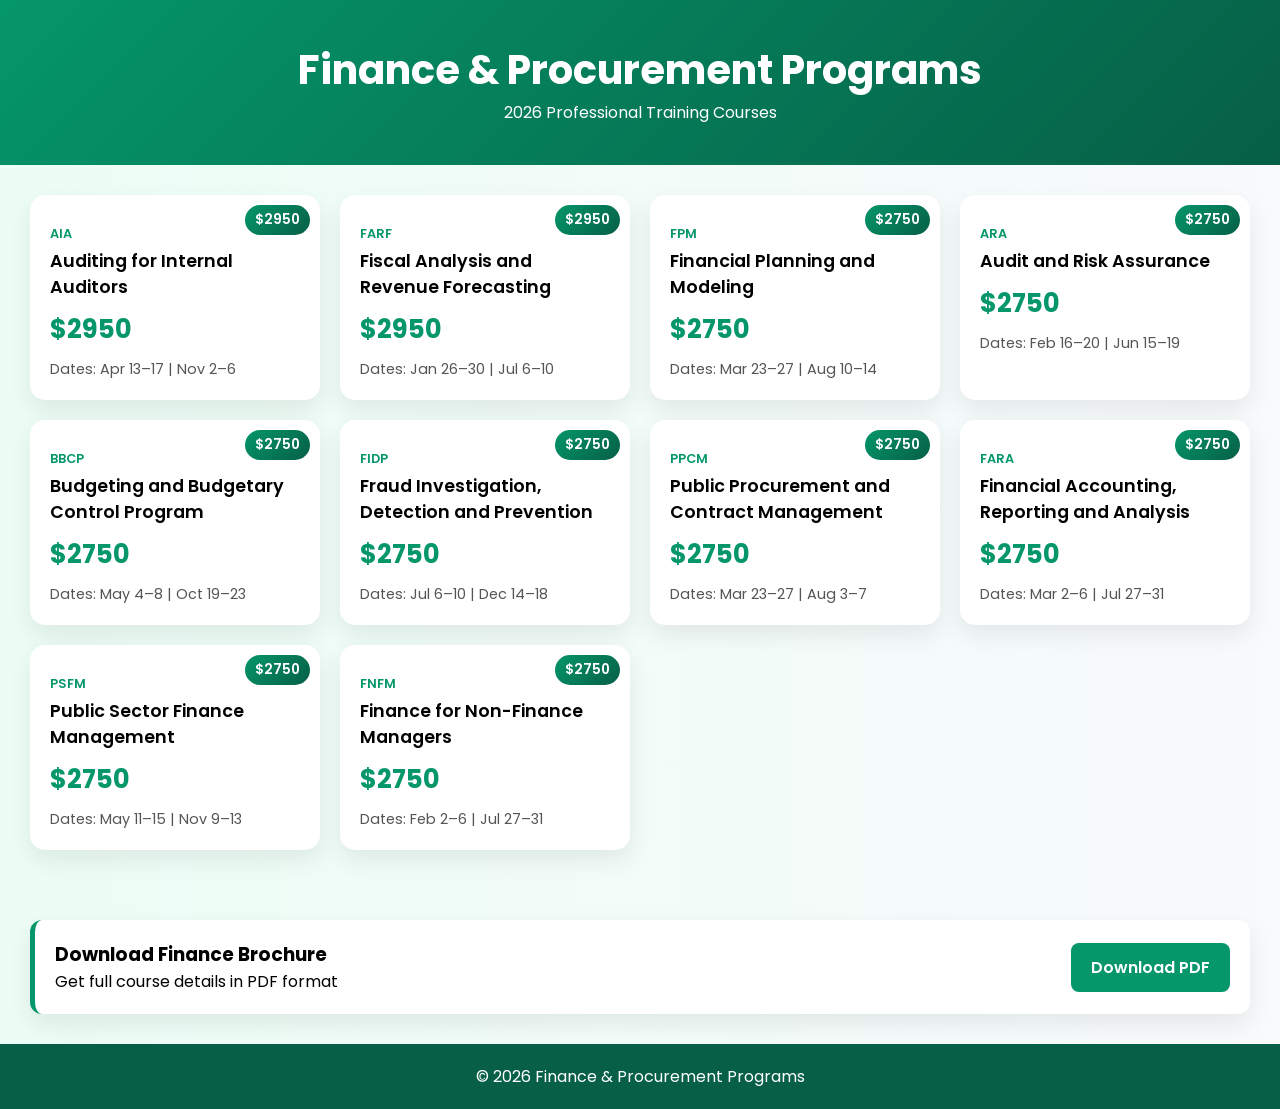
==== Programs/Finance.html @ ad2b28e6 "Add files via upload" ====
<!DOCTYPE html>
<html lang="en">
<head>
<meta charset="UTF-8">
<title>Finance & Procurement Programs</title>

<link href="https://fonts.googleapis.com/css2?family=Poppins:wght@300;400;600&display=swap" rel="stylesheet">

<style>
* {
  margin: 0;
  padding: 0;
  box-sizing: border-box;
  font-family: "Poppins", sans-serif;
}

body {
  background: linear-gradient(to right, #ecfdf5, #f8fafc);
}

header {
  background: linear-gradient(135deg, #059669, #065f46);
  color: white;
  padding: 40px 20px;
  text-align: center;
}

header h1 {
  font-size: 2.5rem;
}

.container {
  padding: 30px;
}

.grid {
  display: grid;
  grid-template-columns: repeat(auto-fit, minmax(280px, 1fr));
  gap: 20px;
}

.card {
  background: white;
  border-radius: 15px;
  padding: 30px 20px 20px;
  box-shadow: 0 10px 25px rgba(0,0,0,0.08);
  transition: 0.3s;
  position: relative;
}

.card:hover {
  transform: translateY(-8px);
}

.badge {
  position: absolute;
  top: 10px;
  right: 10px;
  background: linear-gradient(135deg, #059669, #065f46);
  color: white;
  padding: 5px 10px;
  border-radius: 20px;
  font-size: 0.85rem;
  font-weight: 600;
}

.code {
  font-size: 0.8rem;
  color: #059669;
  font-weight: 600;
  margin-bottom: 5px;
}

.title {
  font-size: 1.1rem;
  font-weight: 600;
}

.price {
  font-size: 1.6rem;
  font-weight: 700;
  color: #059669;
  margin: 10px 0;
}

.info {
  font-size: 0.9rem;
  color: #555;
}

/* DOWNLOAD SECTION */
.download-panel {
  margin: 40px 30px 0;
  background: white;
  border-radius: 12px;
  padding: 20px;
  box-shadow: 0 10px 25px rgba(0,0,0,0.08);
  border-left: 5px solid #059669;
}

.download-content {
  display: flex;
  justify-content: space-between;
  align-items: center;
  gap: 20px;
}

.download-btn {
  background: #059669;
  color: white;
  padding: 12px 20px;
  border-radius: 8px;
  text-decoration: none;
  font-weight: 600;
}

.footer {
  text-align: center;
  padding: 20px;
  margin-top: 30px;
  background: #065f46;
  color: white;
}

@media (max-width: 768px) {
  .download-content {
    flex-direction: column;
    align-items: flex-start;
  }

  .download-btn {
    width: 100%;
    text-align: center;
  }
}
</style>
</head>

<body>

<header>
  <h1>Finance & Procurement Programs</h1>
  <p>2026 Professional Training Courses</p>
</header>

<div class="container">
  <div class="grid">

    <div class="card"><div class="badge">$2950</div><div class="code">AIA</div><div class="title">Auditing for Internal Auditors</div><div class="price">$2950</div><div class="info">Dates: Apr 13–17 | Nov 2–6</div></div>

    <div class="card"><div class="badge">$2950</div><div class="code">FARF</div><div class="title">Fiscal Analysis and Revenue Forecasting</div><div class="price">$2950</div><div class="info">Dates: Jan 26–30 | Jul 6–10</div></div>

    <div class="card"><div class="badge">$2750</div><div class="code">FPM</div><div class="title">Financial Planning and Modeling</div><div class="price">$2750</div><div class="info">Dates: Mar 23–27 | Aug 10–14</div></div>

    <div class="card"><div class="badge">$2750</div><div class="code">ARA</div><div class="title">Audit and Risk Assurance</div><div class="price">$2750</div><div class="info">Dates: Feb 16–20 | Jun 15–19</div></div>

    <div class="card"><div class="badge">$2750</div><div class="code">BBCP</div><div class="title">Budgeting and Budgetary Control Program</div><div class="price">$2750</div><div class="info">Dates: May 4–8 | Oct 19–23</div></div>

    <div class="card"><div class="badge">$2750</div><div class="code">FIDP</div><div class="title">Fraud Investigation, Detection and Prevention</div><div class="price">$2750</div><div class="info">Dates: Jul 6–10 | Dec 14–18</div></div>

    <div class="card"><div class="badge">$2750</div><div class="code">PPCM</div><div class="title">Public Procurement and Contract Management</div><div class="price">$2750</div><div class="info">Dates: Mar 23–27 | Aug 3–7</div></div>

    <div class="card"><div class="badge">$2750</div><div class="code">FARA</div><div class="title">Financial Accounting, Reporting and Analysis</div><div class="price">$2750</div><div class="info">Dates: Mar 2–6 | Jul 27–31</div></div>

    <div class="card"><div class="badge">$2750</div><div class="code">PSFM</div><div class="title">Public Sector Finance Management</div><div class="price">$2750</div><div class="info">Dates: May 11–15 | Nov 9–13</div></div>

    <div class="card"><div class="badge">$2750</div><div class="code">FNFM</div><div class="title">Finance for Non-Finance Managers</div><div class="price">$2750</div><div class="info">Dates: Feb 2–6 | Jul 27–31</div></div>

  </div>
</div>

<!-- DOWNLOAD SECTION -->
<div class="download-panel">
  <div class="download-content">
    <div>
      <h3>Download Finance Brochure</h3>
      <p>Get full course details in PDF format</p>
    </div>
    <a href="pdf/FINANCE AND PROCUREMENT PROGRAMS.pdf" download class="download-btn">Download PDF</a>
  </div>
</div>

<div class="footer">
  © 2026 Finance & Procurement Programs
</div>

</body>
</html>
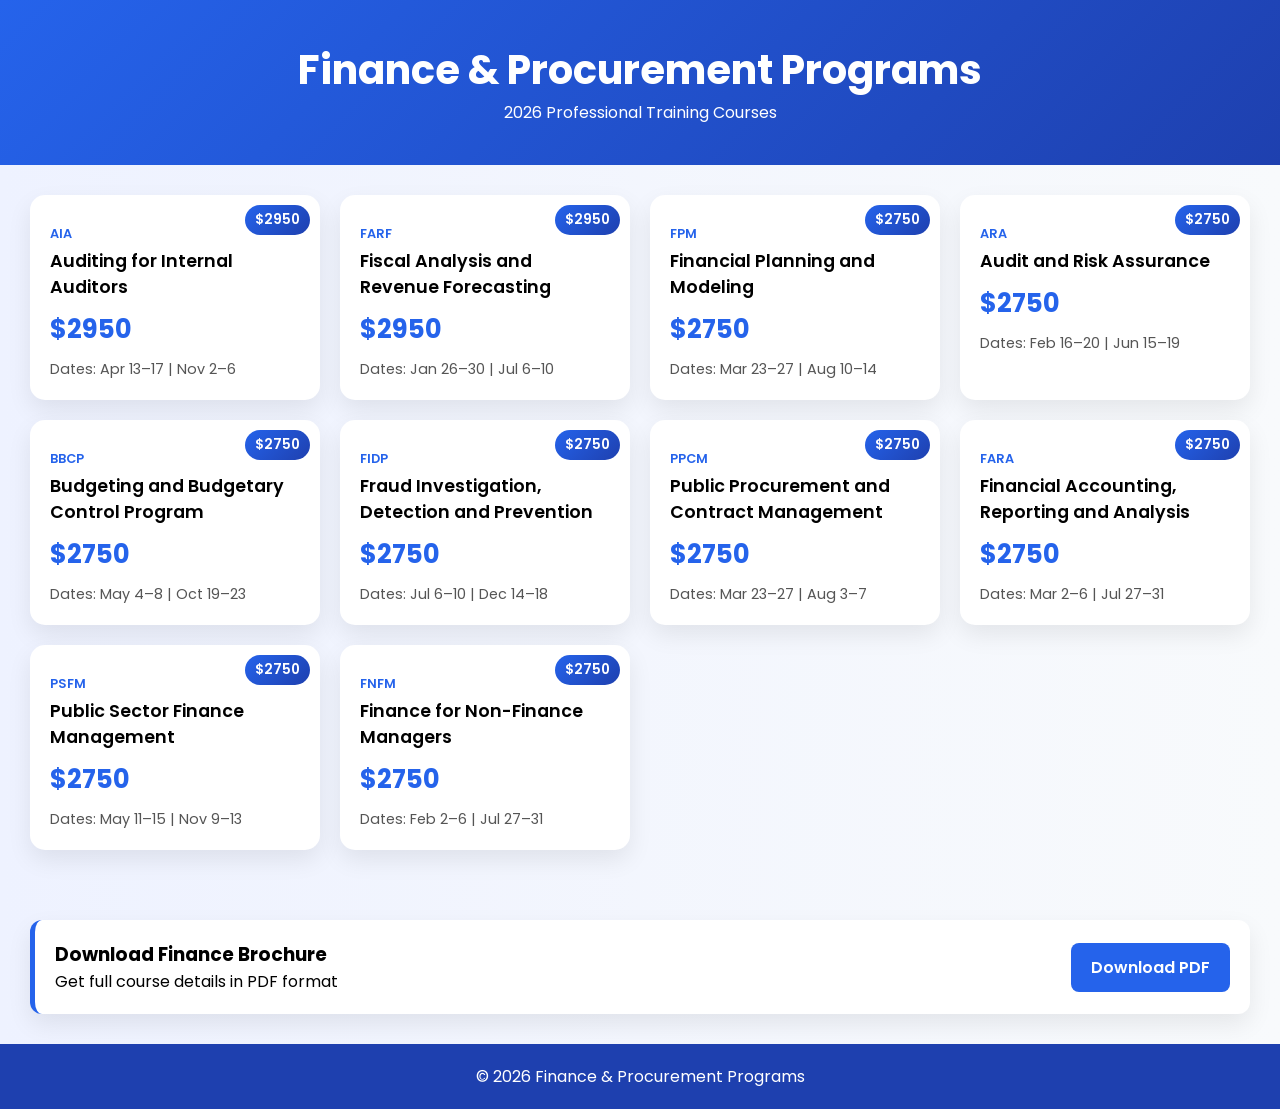
==== commit eb91cd2e: "Add files via upload" ====
--- a/Programs/Finance.html
+++ b/Programs/Finance.html
@@ -4,136 +4,10 @@
 <meta charset="UTF-8">
 <title>Finance & Procurement Programs</title>
 
+<link rel="stylesheet" href="programs-darkblue.css">
+
 <link href="https://fonts.googleapis.com/css2?family=Poppins:wght@300;400;600&display=swap" rel="stylesheet">
 
-<style>
-* {
-  margin: 0;
-  padding: 0;
-  box-sizing: border-box;
-  font-family: "Poppins", sans-serif;
-}
-
-body {
-  background: linear-gradient(to right, #ecfdf5, #f8fafc);
-}
-
-header {
-  background: linear-gradient(135deg, #059669, #065f46);
-  color: white;
-  padding: 40px 20px;
-  text-align: center;
-}
-
-header h1 {
-  font-size: 2.5rem;
-}
-
-.container {
-  padding: 30px;
-}
-
-.grid {
-  display: grid;
-  grid-template-columns: repeat(auto-fit, minmax(280px, 1fr));
-  gap: 20px;
-}
-
-.card {
-  background: white;
-  border-radius: 15px;
-  padding: 30px 20px 20px;
-  box-shadow: 0 10px 25px rgba(0,0,0,0.08);
-  transition: 0.3s;
-  position: relative;
-}
-
-.card:hover {
-  transform: translateY(-8px);
-}
-
-.badge {
-  position: absolute;
-  top: 10px;
-  right: 10px;
-  background: linear-gradient(135deg, #059669, #065f46);
-  color: white;
-  padding: 5px 10px;
-  border-radius: 20px;
-  font-size: 0.85rem;
-  font-weight: 600;
-}
-
-.code {
-  font-size: 0.8rem;
-  color: #059669;
-  font-weight: 600;
-  margin-bottom: 5px;
-}
-
-.title {
-  font-size: 1.1rem;
-  font-weight: 600;
-}
-
-.price {
-  font-size: 1.6rem;
-  font-weight: 700;
-  color: #059669;
-  margin: 10px 0;
-}
-
-.info {
-  font-size: 0.9rem;
-  color: #555;
-}
-
-/* DOWNLOAD SECTION */
-.download-panel {
-  margin: 40px 30px 0;
-  background: white;
-  border-radius: 12px;
-  padding: 20px;
-  box-shadow: 0 10px 25px rgba(0,0,0,0.08);
-  border-left: 5px solid #059669;
-}
-
-.download-content {
-  display: flex;
-  justify-content: space-between;
-  align-items: center;
-  gap: 20px;
-}
-
-.download-btn {
-  background: #059669;
-  color: white;
-  padding: 12px 20px;
-  border-radius: 8px;
-  text-decoration: none;
-  font-weight: 600;
-}
-
-.footer {
-  text-align: center;
-  padding: 20px;
-  margin-top: 30px;
-  background: #065f46;
-  color: white;
-}
-
-@media (max-width: 768px) {
-  .download-content {
-    flex-direction: column;
-    align-items: flex-start;
-  }
-
-  .download-btn {
-    width: 100%;
-    text-align: center;
-  }
-}
-</style>
 </head>
 
 <body>
--- a/Programs/programs-darkblue.css
+++ b/Programs/programs-darkblue.css
@@ -0,0 +1,126 @@
+* {
+  margin: 0;
+  padding: 0;
+  box-sizing: border-box;
+  font-family: "Poppins", sans-serif;
+}
+
+body {
+  background: linear-gradient(to right, #eef2ff, #f8fafc);
+}
+
+header {
+  background: linear-gradient(135deg, #2563eb, #1e40af);
+  color: white;
+  padding: 40px 20px;
+  text-align: center;
+}
+
+header h1 {
+  font-size: 2.5rem;
+}
+
+.container {
+  padding: 30px;
+}
+
+.grid {
+  display: grid;
+  grid-template-columns: repeat(auto-fit, minmax(280px, 1fr));
+  gap: 20px;
+}
+
+.card {
+  background: white;
+  border-radius: 15px;
+  padding: 30px 20px 20px;
+  box-shadow: 0 10px 25px rgba(0,0,0,0.08);
+  transition: 0.3s;
+  position: relative;
+}
+
+.card:hover {
+  transform: translateY(-8px);
+}
+
+.badge {
+  position: absolute;
+  top: 10px;
+  right: 10px;
+  background: linear-gradient(135deg, #2563eb, #1e40af);
+  color: white;
+  padding: 5px 10px;
+  border-radius: 20px;
+  font-size: 0.85rem;
+  font-weight: 600;
+}
+
+.code {
+  font-size: 0.8rem;
+  color: #2563eb;
+  font-weight: 600;
+  margin-bottom: 5px;
+}
+
+.title {
+  font-size: 1.1rem;
+  font-weight: 600;
+}
+
+.price {
+  font-size: 1.6rem;
+  font-weight: 700;
+  color: #2563eb;
+  margin: 10px 0;
+}
+
+.info {
+  font-size: 0.9rem;
+  color: #555;
+}
+
+/* DOWNLOAD SECTION */
+.download-panel {
+  margin: 40px 30px 0;
+  background: white;
+  border-radius: 12px;
+  padding: 20px;
+  box-shadow: 0 10px 25px rgba(0,0,0,0.08);
+  border-left: 5px solid #2563eb;
+}
+
+.download-content {
+  display: flex;
+  justify-content: space-between;
+  align-items: center;
+  gap: 20px;
+}
+
+.download-btn {
+  background: #2563eb;
+  color: white;
+  padding: 12px 20px;
+  border-radius: 8px;
+  text-decoration: none;
+  font-weight: 600;
+}
+
+.footer {
+  text-align: center;
+  padding: 20px;
+  margin-top: 30px;
+  background: #1e40af;
+  color: white;
+}
+
+@media (max-width: 768px) {
+  .download-content {
+    flex-direction: column;
+    align-items: flex-start;
+  }
+
+  .download-btn {
+    width: 100%;
+    text-align: center;
+  }
+}
